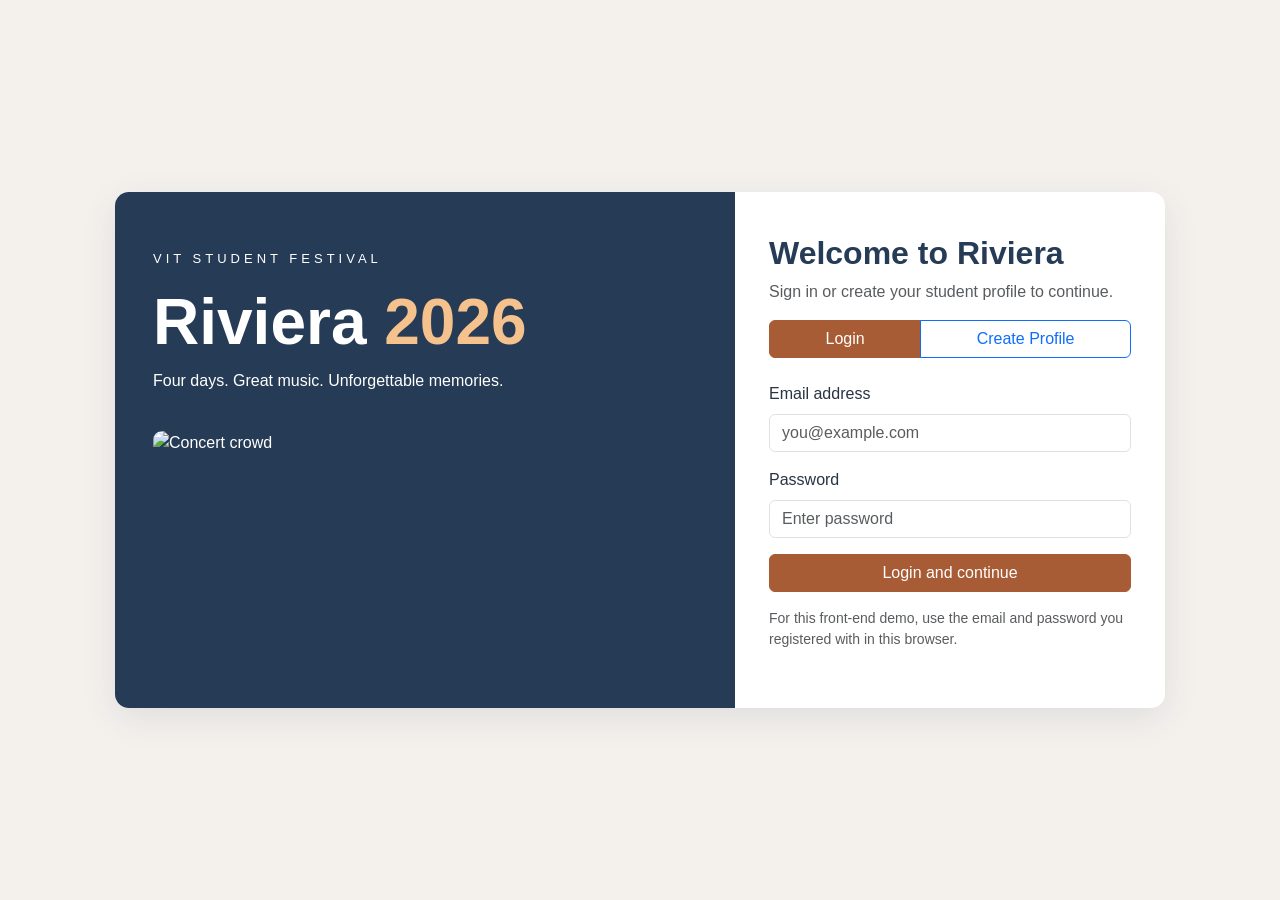
==== cart.html @ 04411f4a "Add files via upload" ====
<!DOCTYPE html>
<html lang="en"><head><meta charset="UTF-8"><meta name="viewport" content="width=device-width, initial-scale=1.0"><title>Passes | Riviera 2026</title><link href="https://cdn.jsdelivr.net/npm/bootstrap@5.3.3/dist/css/bootstrap.min.css" rel="stylesheet"><link rel="stylesheet" href="css/style.css"></head>
<body>
<nav class="navbar navbar-expand-lg navbar-dark site-nav"><div class="container"><a class="navbar-brand fw-bold" href="home.html">RIVIERA <span>2026</span></a><button class="navbar-toggler" type="button" data-bs-toggle="collapse" data-bs-target="#mainNav"><span class="navbar-toggler-icon"></span></button><div class="collapse navbar-collapse" id="mainNav"><ul class="navbar-nav ms-auto"><li class="nav-item"><a class="nav-link" href="home.html">Home</a></li><li class="nav-item"><a class="nav-link" href="events.html">Events</a></li><li class="nav-item"><a class="nav-link" href="register.html">Register</a></li><li class="nav-item"><a class="nav-link" href="gallery.html">Gallery</a></li><li class="nav-item"><a class="nav-link active" href="cart.html">Passes</a></li><li class="nav-item"><a class="nav-link" href="profile.html">My Profile</a></li><li class="nav-item"><a class="nav-link" href="#" id="logoutLink">Logout</a></li></ul></div></div></nav>
<main class="container py-5"><h1 class="section-title">Passes & Payment</h1><p>Select a pass and quantity to see your total. This is a front-end demonstration only.</p>
<div class="row g-4"><div class="col-lg-7"><div class="form-wrap">
<div class="mb-3"><label class="form-label" for="passType">Pass type</label><select class="form-select" id="passType"><option value="500">Single Day Pass — ₹500</option><option value="1500">Four Day Pass — ₹1500</option><option value="800">Proshow Pass — ₹800</option></select></div>
<div class="mb-3"><label class="form-label" for="quantity">Quantity</label><input class="form-control" id="quantity" type="number" min="1" max="10" value="1"></div>
<div class="mb-3"><label class="form-label" for="buyerName">Name on pass</label><input class="form-control" id="buyerName" type="text" placeholder="Your name"></div>
<div class="mb-3"><label class="form-label" for="paymentMethod">Payment method</label><select class="form-select" id="paymentMethod"><option>UPI</option><option>Debit/Credit Card</option><option>Net Banking</option></select></div>
<button class="btn btn-primary" id="checkoutButton">Continue to payment</button>
</div></div><div class="col-lg-5"><div class="simple-card"><h3>Order Summary</h3><p>Pass price: <span id="unitPrice">₹500</span></p><p>Quantity: <span id="quantityText">1</span></p><hr><h4>Total: <span id="totalPrice">₹500</span></h4><p id="checkoutMessage" class="small"></p></div></div></div>
</main><footer class="site-footer">Riviera 2026 · Student Front End Design Project</footer><script src="https://cdn.jsdelivr.net/npm/bootstrap@5.3.3/dist/js/bootstrap.bundle.min.js"></script><script src="js/script.js"></script></body></html>
---- css/style.css ----
* { box-sizing: border-box; }
body { margin: 0; font-family: Arial, Helvetica, sans-serif; color: #283344; background: #fffdfb; }
.site-nav { background: #24364b; }
.site-nav .navbar-brand span { color: #f2b36d; }
.nav-link { color: #f7f7f7 !important; }
.nav-link:hover, .nav-link.active { color: #f2b36d !important; }
.hero { background: linear-gradient(120deg, #263b55, #47677d); color: white; padding: 85px 15px; }
.hero h1 { font-size: clamp(3rem, 8vw, 5.5rem); font-weight: 800; letter-spacing: 2px; }
.hero h1 span { color: #f5c28d; }
.eyebrow { letter-spacing: 4px; font-size: 13px; }
.section-title { color: #263b55; font-weight: 750; margin-bottom: 15px; }
.fest-image { width: 100%; max-height: 340px; object-fit: cover; }
.simple-card { background: #fff; border: 1px solid #e7e2dc; border-radius: 10px; padding: 22px; height: 100%; box-shadow: 0 3px 10px #24364b0d; }
.simple-card h3 { color: #a85c35; font-size: 22px; }
.simple-card p { margin-bottom: 8px; }
.simple-card small { color: #737b83; }
.notice { background: #263b55; color: white; border-radius: 12px; padding: 35px 15px; }
.site-footer { background: #24364b; color: white; text-align: center; padding: 17px; margin-top: 35px; font-size: 14px; }
.form-wrap { max-width: 720px; margin: auto; background: white; padding: 28px; border: 1px solid #e7e2dc; border-radius: 10px; }
.btn-primary { background: #a85c35; border-color: #a85c35; }
.btn-primary:hover { background: #874626; border-color: #874626; }
.traffic-row { display: flex; gap: 18px; align-items: center; margin: 20px 0 10px; }
.traffic-light { width: 55px; height: 55px; border-radius: 50%; border: 4px solid #ddd; cursor: pointer; transition: transform .2s; }
.traffic-light:hover { transform: scale(1.12); }
.red { background: #e94c4c; } .yellow { background: #f2c34e; } .green { background: #49a66c; }
.event-message { font-weight: bold; color: #a85c35; min-height: 25px; }
.gallery-box { text-align: center; background: #f6f1eb; padding: 20px; border-radius: 12px; }
.gallery-box img { width: min(100%, 780px); height: 350px; object-fit: cover; border-radius: 8px; }
.gallery-box p { margin-top: 12px; }
.photo-card { cursor: pointer; }
.photo-card img { width: 100%; height: 170px; object-fit: cover; border-radius: 7px; }
.photo-card p { margin: 10px 0 0; }
@media (max-width: 576px) { .hero { padding: 60px 12px; } .gallery-box img { height: 230px; } .form-wrap { padding: 20px; } }

.page-banner { background:#edf1f4; padding:48px 0; border-bottom:1px solid #e1e6ea; }
.page-banner h1 { color:#263b55; font-size:clamp(2.2rem,5vw,3.5rem); font-weight:750; margin:8px 0; }
.page-banner p:last-child { color:#596777; margin-bottom:0; }
.day-block { border:1px solid #e6e1dc; border-radius:12px; padding:22px; background:#fff; }
.day-heading { display:flex; justify-content:space-between; align-items:center; gap:12px; margin-bottom:18px; }
.day-heading h3 { color:#263b55; margin:10px 0 0; font-size:24px; }
.day-date { color:#7b838b; font-size:14px; }
.event-card { height:100%; min-height:150px; border:1px solid #e8e5e1; border-radius:9px; padding:17px; background:#fffdfb; transition:transform .18s, box-shadow .18s, border-color .18s; }
.event-card > span { color:#a85c35; font-size:12px; font-weight:700; }
.event-card h4 { font-size:18px; margin:10px 0 7px; color:#263b55; }
.event-card p { color:#69737d; font-size:14px; margin-bottom:0; }
.event-card:hover { transform:translateY(-4px); box-shadow:0 7px 18px #24364b16; border-color:#d5a17c; }
.proshow-card { background:#f8f1e9; border-color:#e8d4c2; }
.proshow-card small { display:block; margin-top:8px; color:#a85c35; font-weight:bold; letter-spacing:1px; }
.proshow-card strong { display:block; color:#8c5939; font-size:12px; margin-top:10px; }
.schedule-note { color:#7b838b; font-size:13px; font-style:italic; }

.login-page { min-height:100vh; background:#f4f1ed; display:flex; align-items:center; }
.login-layout { width:min(1050px, 94%); margin:35px auto; display:grid; grid-template-columns:1fr 430px; background:white; border-radius:14px; overflow:hidden; box-shadow:0 10px 35px #24364b18; }
.login-intro { background:#263b55; color:white; padding:48px 38px; display:flex; flex-direction:column; justify-content:center; }
.login-intro h1 { font-size:clamp(2.5rem,6vw,4rem); font-weight:800; }
.login-intro h1 span { color:#f5c28d; }
.login-intro img { width:100%; height:220px; object-fit:cover; border-radius:9px; margin-top:22px; }
.login-panel { padding:42px 34px; align-self:center; }
.login-panel h2 { color:#263b55; font-weight:750; }
.profile-header { display:flex; align-items:center; gap:18px; }
.profile-avatar { width:66px; height:66px; border-radius:50%; background:#263b55; color:#f5c28d; display:grid; place-items:center; font-size:28px; font-weight:bold; }
@media (max-width: 760px) {
  .login-layout { grid-template-columns:1fr; max-width:500px; }
  .login-intro { padding:30px 25px; }
  .login-intro img { height:150px; }
  .login-panel { padding:30px 25px; }
}
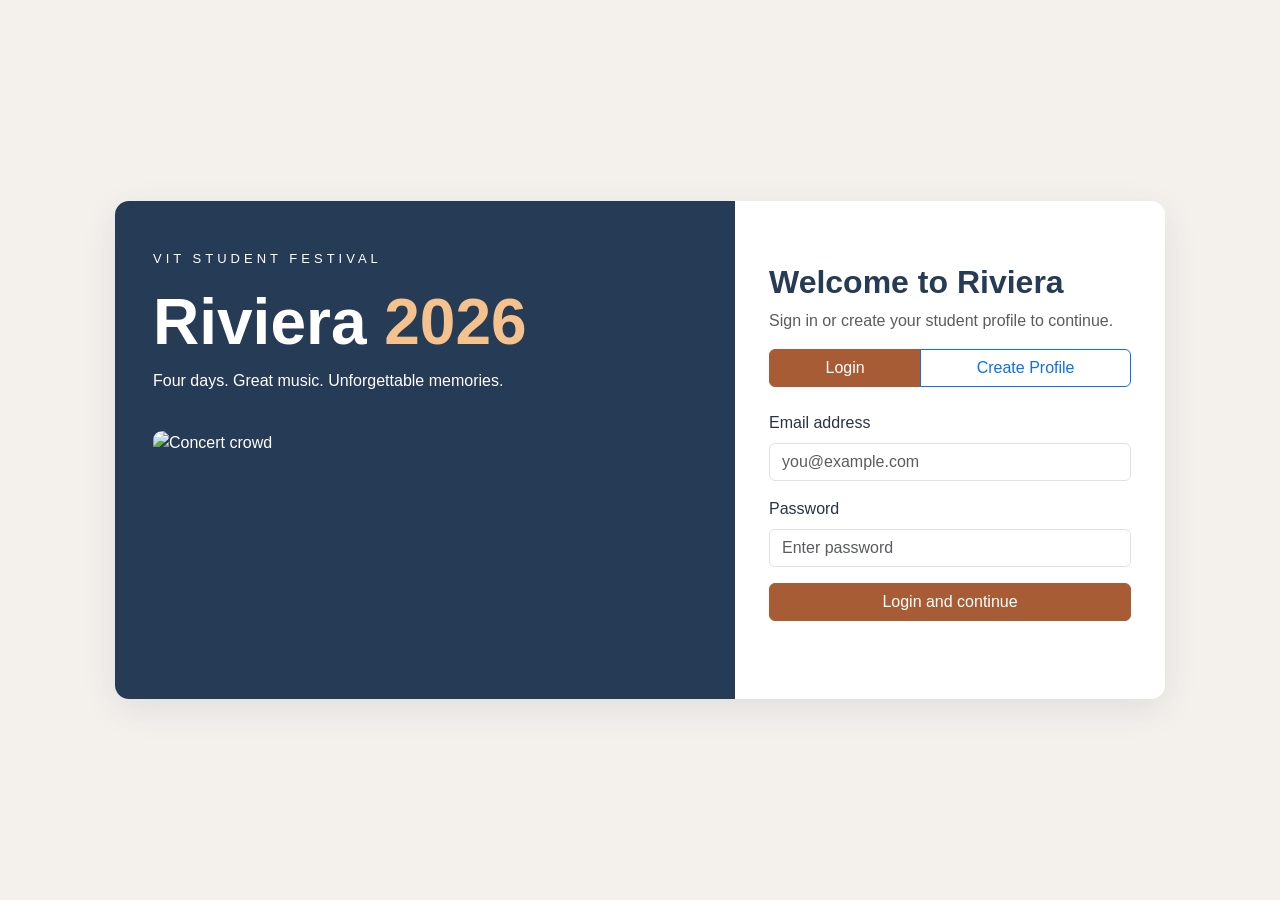
==== commit 21b1fea8: "Updated website files" ====
--- a/cart.html
+++ b/cart.html
@@ -1,13 +1,68 @@
 <!DOCTYPE html>
-<html lang="en"><head><meta charset="UTF-8"><meta name="viewport" content="width=device-width, initial-scale=1.0"><title>Passes | Riviera 2026</title><link href="https://cdn.jsdelivr.net/npm/bootstrap@5.3.3/dist/css/bootstrap.min.css" rel="stylesheet"><link rel="stylesheet" href="css/style.css"></head>
+<html lang="en">
+    <head>
+        <meta charset="UTF-8">
+        <meta name="viewport" content="width=device-width, initial-scale=1.0">
+        <title>Passes | Riviera 2026</title>
+        <link href="https://cdn.jsdelivr.net/npm/bootstrap@5.3.3/dist/css/bootstrap.min.css" rel="stylesheet">
+        <link rel="stylesheet" href="css/style.css">
+    </head>
 <body>
-<nav class="navbar navbar-expand-lg navbar-dark site-nav"><div class="container"><a class="navbar-brand fw-bold" href="home.html">RIVIERA <span>2026</span></a><button class="navbar-toggler" type="button" data-bs-toggle="collapse" data-bs-target="#mainNav"><span class="navbar-toggler-icon"></span></button><div class="collapse navbar-collapse" id="mainNav"><ul class="navbar-nav ms-auto"><li class="nav-item"><a class="nav-link" href="home.html">Home</a></li><li class="nav-item"><a class="nav-link" href="events.html">Events</a></li><li class="nav-item"><a class="nav-link" href="register.html">Register</a></li><li class="nav-item"><a class="nav-link" href="gallery.html">Gallery</a></li><li class="nav-item"><a class="nav-link active" href="cart.html">Passes</a></li><li class="nav-item"><a class="nav-link" href="profile.html">My Profile</a></li><li class="nav-item"><a class="nav-link" href="#" id="logoutLink">Logout</a></li></ul></div></div></nav>
-<main class="container py-5"><h1 class="section-title">Passes & Payment</h1><p>Select a pass and quantity to see your total. This is a front-end demonstration only.</p>
+<nav class="navbar navbar-expand-lg navbar-dark site-nav">
+  <div class="container">
+    <a class="navbar-brand fw-bold" href="home.html">RIVIERA <span>2026</span></a>
+    <button class="navbar-toggler" type="button" data-bs-toggle="collapse" data-bs-target="#mainNav">
+      <span class="navbar-toggler-icon"></span>
+    </button>
+    <div class="collapse navbar-collapse" id="mainNav">
+      <ul class="navbar-nav ms-auto">
+        <li class="nav-item"><a class="nav-link" href="home.html">Home</a></li>
+        <li class="nav-item"><a class="nav-link" href="events.html">Events</a></li>
+        <li class="nav-item"><a class="nav-link" href="register.html">Register</a></li>
+        <li class="nav-item"><a class="nav-link" href="gallery.html">Gallery</a></li>
+        <li class="nav-item"><a class="nav-link active" href="cart.html">Passes</a></li>
+        <li class="nav-item"><a class="nav-link" href="profile.html">My Profile</a></li>
+        <li class="nav-item"><a class="nav-link" href="#" id="logoutLink">Logout</a></li>
+      </ul>
+    </div>
+  </div>
+</nav>
+<main class="container py-5">
+    <h1 class="section-title">Passes & Payment</h1>
+    <p>Select a pass and quantity to see your total. This is a front-end demonstration only.</p>
 <div class="row g-4"><div class="col-lg-7"><div class="form-wrap">
-<div class="mb-3"><label class="form-label" for="passType">Pass type</label><select class="form-select" id="passType"><option value="500">Single Day Pass — ₹500</option><option value="1500">Four Day Pass — ₹1500</option><option value="800">Proshow Pass — ₹800</option></select></div>
-<div class="mb-3"><label class="form-label" for="quantity">Quantity</label><input class="form-control" id="quantity" type="number" min="1" max="10" value="1"></div>
-<div class="mb-3"><label class="form-label" for="buyerName">Name on pass</label><input class="form-control" id="buyerName" type="text" placeholder="Your name"></div>
-<div class="mb-3"><label class="form-label" for="paymentMethod">Payment method</label><select class="form-select" id="paymentMethod"><option>UPI</option><option>Debit/Credit Card</option><option>Net Banking</option></select></div>
+<div class="mb-3">
+    <label class="form-label" for="passType">Pass type</label>
+    <select class="form-select" id="passType">
+        <option value="500">Single Day Pass — ₹500</option>
+        <option value="1500">Four Day Pass — ₹1500</option>
+        <option value="800">Proshow Pass — ₹800</option>
+    </select>
+</div>
+<div class="mb-3">
+    <label class="form-label" for="quantity">Quantity</label>
+    <input class="form-control" id="quantity" type="number" min="1" max="10" value="1">
+</div>
+<div class="mb-3">
+    <label class="form-label" for="buyerName">Name on pass</label>
+    <input class="form-control" id="buyerName" type="text" placeholder="Your name">
+</div>
+<div class="mb-3">
+    <label class="form-label" for="paymentMethod">Payment method</label>
+    <select class="form-select" id="paymentMethod">
+        <option>UPI</option>
+        <option>Debit/Credit Card</option>
+        <option>Net Banking</option>
+    </select>
+</div>
 <button class="btn btn-primary" id="checkoutButton">Continue to payment</button>
-</div></div><div class="col-lg-5"><div class="simple-card"><h3>Order Summary</h3><p>Pass price: <span id="unitPrice">₹500</span></p><p>Quantity: <span id="quantityText">1</span></p><hr><h4>Total: <span id="totalPrice">₹500</span></h4><p id="checkoutMessage" class="small"></p></div></div></div>
-</main><footer class="site-footer">Riviera 2026 · Student Front End Design Project</footer><script src="https://cdn.jsdelivr.net/npm/bootstrap@5.3.3/dist/js/bootstrap.bundle.min.js"></script><script src="js/script.js"></script></body></html>
+</div></div>
+<div class="col-lg-5">
+    <div class="simple-card">
+        <h3>Order Summary</h3><p>Pass price: <span id="unitPrice">₹500</span></p><p>Quantity: <span id="quantityText">1</span>
+        </p><hr><h4>Total: <span id="totalPrice">₹500</span></h4><p id="checkoutMessage" class="small"></p>
+    </div></div></div>
+</main>
+<footer class="site-footer">Riviera 2026 · Student Front End Design Project</footer>
+<script src="https://cdn.jsdelivr.net/npm/bootstrap@5.3.3/dist/js/bootstrap.bundle.min.js"></script>
+<script src="js/script.js"></script></body></html>
